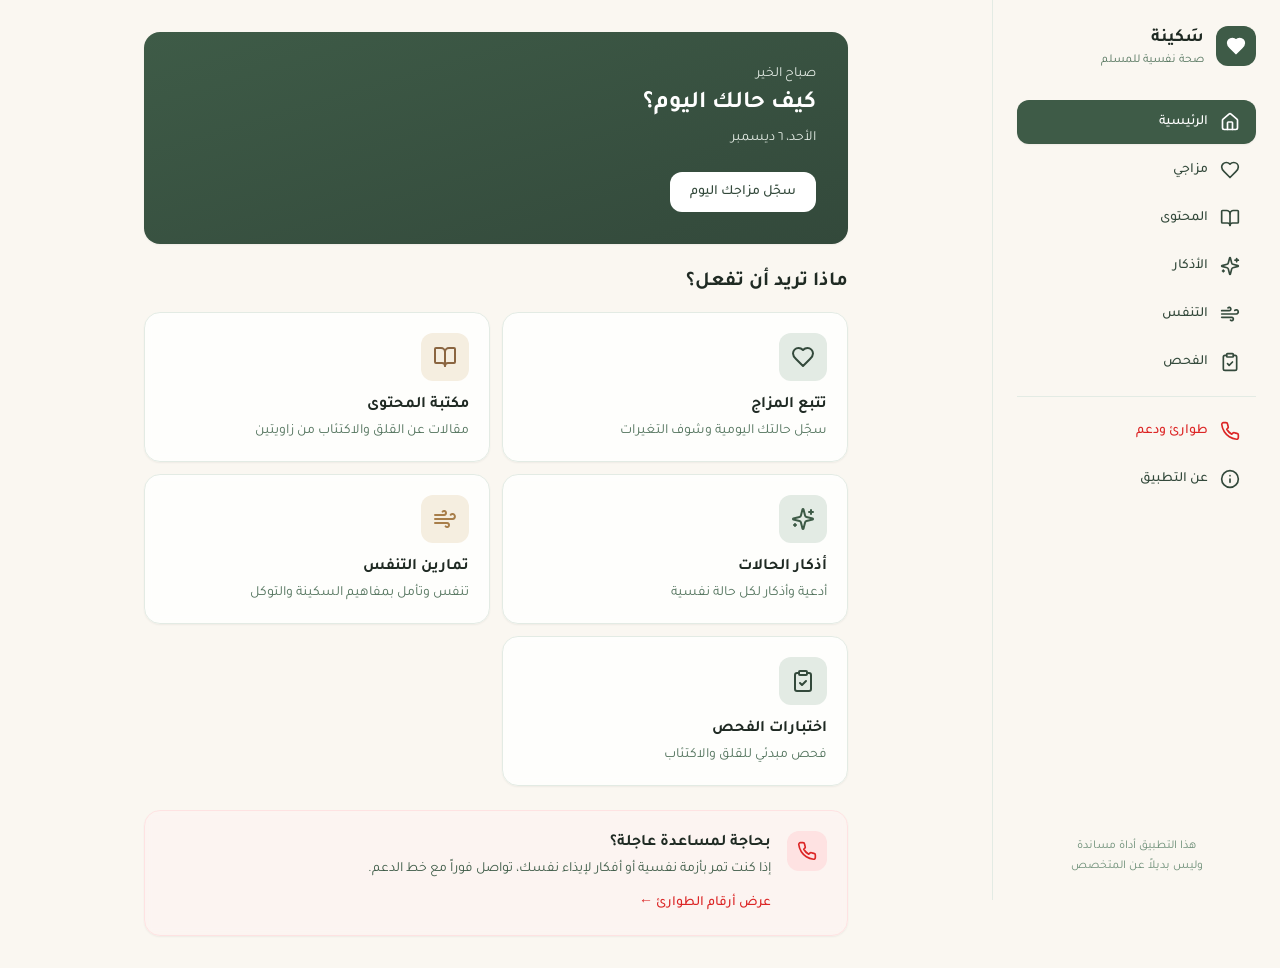
==== index.html @ 03f3170b "Rename muslim-mental-health-7b7c_bolt_host.html to index.html" ====
<!DOCTYPE html>
<html lang="ar" dir="rtl">
  <head>
    <meta charset="UTF-8" />
    <link rel="icon" type="image/svg+xml" href="/favicon.svg" />
    <meta name="viewport" content="width=device-width, initial-scale=1.0" />
    <title>
      سَكينة | الصحة النفسية للمسلم
    </title>
    <meta name="description" content="تطبيق يجمع بين العلاج النفسي العلمي والإطار الإسلامي لمساندة صحتك النفسية" />
    <link rel="preconnect" href="https://fonts.googleapis.com" />
    <link rel="preconnect" href="https://fonts.gstatic.com" crossorigin="" />
    <link href="https://fonts.googleapis.com/css2?family=Tajawal:wght@300;400;500;700&amp;family=Amiri:wght@400;700&amp;display=swap" rel="stylesheet" />
    <script type="module" crossorigin="" src="/index-kCaf8LLI.js">
    </script>
    <link rel="stylesheet" crossorigin="" href="/index-Djoc5Bso.css" />
    
    </script>
  </head>
  <body>
    <div id="root">
    </div>
  </body>
</html>
---- index-Djoc5Bso.css ----
*,:before,:after{--tw-border-spacing-x: 0;--tw-border-spacing-y: 0;--tw-translate-x: 0;--tw-translate-y: 0;--tw-rotate: 0;--tw-skew-x: 0;--tw-skew-y: 0;--tw-scale-x: 1;--tw-scale-y: 1;--tw-pan-x: ;--tw-pan-y: ;--tw-pinch-zoom: ;--tw-scroll-snap-strictness: proximity;--tw-gradient-from-position: ;--tw-gradient-via-position: ;--tw-gradient-to-position: ;--tw-ordinal: ;--tw-slashed-zero: ;--tw-numeric-figure: ;--tw-numeric-spacing: ;--tw-numeric-fraction: ;--tw-ring-inset: ;--tw-ring-offset-width: 0px;--tw-ring-offset-color: #fff;--tw-ring-color: rgb(59 130 246 / .5);--tw-ring-offset-shadow: 0 0 #0000;--tw-ring-shadow: 0 0 #0000;--tw-shadow: 0 0 #0000;--tw-shadow-colored: 0 0 #0000;--tw-blur: ;--tw-brightness: ;--tw-contrast: ;--tw-grayscale: ;--tw-hue-rotate: ;--tw-invert: ;--tw-saturate: ;--tw-sepia: ;--tw-drop-shadow: ;--tw-backdrop-blur: ;--tw-backdrop-brightness: ;--tw-backdrop-contrast: ;--tw-backdrop-grayscale: ;--tw-backdrop-hue-rotate: ;--tw-backdrop-invert: ;--tw-backdrop-opacity: ;--tw-backdrop-saturate: ;--tw-backdrop-sepia: ;--tw-contain-size: ;--tw-contain-layout: ;--tw-contain-paint: ;--tw-contain-style: }::backdrop{--tw-border-spacing-x: 0;--tw-border-spacing-y: 0;--tw-translate-x: 0;--tw-translate-y: 0;--tw-rotate: 0;--tw-skew-x: 0;--tw-skew-y: 0;--tw-scale-x: 1;--tw-scale-y: 1;--tw-pan-x: ;--tw-pan-y: ;--tw-pinch-zoom: ;--tw-scroll-snap-strictness: proximity;--tw-gradient-from-position: ;--tw-gradient-via-position: ;--tw-gradient-to-position: ;--tw-ordinal: ;--tw-slashed-zero: ;--tw-numeric-figure: ;--tw-numeric-spacing: ;--tw-numeric-fraction: ;--tw-ring-inset: ;--tw-ring-offset-width: 0px;--tw-ring-offset-color: #fff;--tw-ring-color: rgb(59 130 246 / .5);--tw-ring-offset-shadow: 0 0 #0000;--tw-ring-shadow: 0 0 #0000;--tw-shadow: 0 0 #0000;--tw-shadow-colored: 0 0 #0000;--tw-blur: ;--tw-brightness: ;--tw-contrast: ;--tw-grayscale: ;--tw-hue-rotate: ;--tw-invert: ;--tw-saturate: ;--tw-sepia: ;--tw-drop-shadow: ;--tw-backdrop-blur: ;--tw-backdrop-brightness: ;--tw-backdrop-contrast: ;--tw-backdrop-grayscale: ;--tw-backdrop-hue-rotate: ;--tw-backdrop-invert: ;--tw-backdrop-opacity: ;--tw-backdrop-saturate: ;--tw-backdrop-sepia: ;--tw-contain-size: ;--tw-contain-layout: ;--tw-contain-paint: ;--tw-contain-style: }*,:before,:after{box-sizing:border-box;border-width:0;border-style:solid;border-color:#e5e7eb}:before,:after{--tw-content: ""}html,:host{line-height:1.5;-webkit-text-size-adjust:100%;-moz-tab-size:4;-o-tab-size:4;tab-size:4;font-family:Tajawal,sans-serif;font-feature-settings:normal;font-variation-settings:normal;-webkit-tap-highlight-color:transparent}body{margin:0;line-height:inherit}hr{height:0;color:inherit;border-top-width:1px}abbr:where([title]){-webkit-text-decoration:underline dotted;text-decoration:underline dotted}h1,h2,h3,h4,h5,h6{font-size:inherit;font-weight:inherit}a{color:inherit;text-decoration:inherit}b,strong{font-weight:bolder}code,kbd,samp,pre{font-family:ui-monospace,SFMono-Regular,Menlo,Monaco,Consolas,Liberation Mono,Courier New,monospace;font-feature-settings:normal;font-variation-settings:normal;font-size:1em}small{font-size:80%}sub,sup{font-size:75%;line-height:0;position:relative;vertical-align:baseline}sub{bottom:-.25em}sup{top:-.5em}table{text-indent:0;border-color:inherit;border-collapse:collapse}button,input,optgroup,select,textarea{font-family:inherit;font-feature-settings:inherit;font-variation-settings:inherit;font-size:100%;font-weight:inherit;line-height:inherit;letter-spacing:inherit;color:inherit;margin:0;padding:0}button,select{text-transform:none}button,input:where([type=button]),input:where([type=reset]),input:where([type=submit]){-webkit-appearance:button;background-color:transparent;background-image:none}:-moz-focusring{outline:auto}:-moz-ui-invalid{box-shadow:none}progress{vertical-align:baseline}::-webkit-inner-spin-button,::-webkit-outer-spin-button{height:auto}[type=search]{-webkit-appearance:textfield;outline-offset:-2px}::-webkit-search-decoration{-webkit-appearance:none}::-webkit-file-upload-button{-webkit-appearance:button;font:inherit}summary{display:list-item}blockquote,dl,dd,h1,h2,h3,h4,h5,h6,hr,figure,p,pre{margin:0}fieldset{margin:0;padding:0}legend{padding:0}ol,ul,menu{list-style:none;margin:0;padding:0}dialog{padding:0}textarea{resize:vertical}input::-moz-placeholder,textarea::-moz-placeholder{opacity:1;color:#9ca3af}input::placeholder,textarea::placeholder{opacity:1;color:#9ca3af}button,[role=button]{cursor:pointer}:disabled{cursor:default}img,svg,video,canvas,audio,iframe,embed,object{display:block;vertical-align:middle}img,video{max-width:100%;height:auto}[hidden]:where(:not([hidden=until-found])){display:none}*{-webkit-tap-highlight-color:transparent}body{font-family:Tajawal,sans-serif;background-color:#faf7f1;color:#1f2a23;-webkit-font-smoothing:antialiased}::-moz-selection{background-color:#c7d7ca}::selection{background-color:#c7d7ca}.card{border-radius:1rem;border-width:1px;--tw-border-opacity: 1;border-color:rgb(227 235 228 / var(--tw-border-opacity, 1));background-color:#fffc;--tw-shadow: 0 1px 2px 0 rgb(0 0 0 / .05);--tw-shadow-colored: 0 1px 2px 0 var(--tw-shadow-color);box-shadow:var(--tw-ring-offset-shadow, 0 0 #0000),var(--tw-ring-shadow, 0 0 #0000),var(--tw-shadow);--tw-backdrop-blur: blur(4px);-webkit-backdrop-filter:var(--tw-backdrop-blur) var(--tw-backdrop-brightness) var(--tw-backdrop-contrast) var(--tw-backdrop-grayscale) var(--tw-backdrop-hue-rotate) var(--tw-backdrop-invert) var(--tw-backdrop-opacity) var(--tw-backdrop-saturate) var(--tw-backdrop-sepia);backdrop-filter:var(--tw-backdrop-blur) var(--tw-backdrop-brightness) var(--tw-backdrop-contrast) var(--tw-backdrop-grayscale) var(--tw-backdrop-hue-rotate) var(--tw-backdrop-invert) var(--tw-backdrop-opacity) var(--tw-backdrop-saturate) var(--tw-backdrop-sepia)}.btn-primary{display:inline-flex;align-items:center;justify-content:center;gap:.5rem;border-radius:.75rem;--tw-bg-opacity: 1;background-color:rgb(62 91 71 / var(--tw-bg-opacity, 1));padding:.75rem 1.5rem;font-weight:500;--tw-text-opacity: 1;color:rgb(255 255 255 / var(--tw-text-opacity, 1));transition-property:all;transition-timing-function:cubic-bezier(.4,0,.2,1);transition-duration:.15s}.btn-primary:hover{--tw-bg-opacity: 1;background-color:rgb(51 73 59 / var(--tw-bg-opacity, 1))}.btn-primary:active{--tw-scale-x: .95;--tw-scale-y: .95;transform:translate(var(--tw-translate-x),var(--tw-translate-y)) rotate(var(--tw-rotate)) skew(var(--tw-skew-x)) skewY(var(--tw-skew-y)) scaleX(var(--tw-scale-x)) scaleY(var(--tw-scale-y))}.btn-primary:disabled{cursor:not-allowed;opacity:.5}.btn-secondary{display:inline-flex;align-items:center;justify-content:center;gap:.5rem;border-radius:.75rem;border-width:1px;--tw-border-opacity: 1;border-color:rgb(199 215 202 / var(--tw-border-opacity, 1));--tw-bg-opacity: 1;background-color:rgb(244 247 244 / var(--tw-bg-opacity, 1));padding:.75rem 1.5rem;font-weight:500;--tw-text-opacity: 1;color:rgb(51 73 59 / var(--tw-text-opacity, 1));transition-property:all;transition-timing-function:cubic-bezier(.4,0,.2,1);transition-duration:.15s}.btn-secondary:hover{--tw-bg-opacity: 1;background-color:rgb(227 235 228 / var(--tw-bg-opacity, 1))}.btn-secondary:active{--tw-scale-x: .95;--tw-scale-y: .95;transform:translate(var(--tw-translate-x),var(--tw-translate-y)) rotate(var(--tw-rotate)) skew(var(--tw-skew-x)) skewY(var(--tw-skew-y)) scaleX(var(--tw-scale-x)) scaleY(var(--tw-scale-y))}.section-title{font-size:1.25rem;line-height:1.75rem;font-weight:700;--tw-text-opacity: 1;color:rgb(31 42 35 / var(--tw-text-opacity, 1))}.fixed{position:fixed}.absolute{position:absolute}.relative{position:relative}.sticky{position:sticky}.inset-0{top:0;right:0;bottom:0;left:0}.right-0{right:0}.top-0{top:0}.z-30{z-index:30}.z-40{z-index:40}.z-50{z-index:50}.mx-auto{margin-left:auto;margin-right:auto}.my-2{margin-top:.5rem;margin-bottom:.5rem}.mb-0\.5{margin-bottom:.125rem}.mb-1{margin-bottom:.25rem}.mb-2{margin-bottom:.5rem}.mb-3{margin-bottom:.75rem}.mb-4{margin-bottom:1rem}.mb-5{margin-bottom:1.25rem}.mb-6{margin-bottom:1.5rem}.mb-8{margin-bottom:2rem}.mr-1{margin-right:.25rem}.mt-0\.5{margin-top:.125rem}.mt-1{margin-top:.25rem}.mt-2{margin-top:.5rem}.mt-3{margin-top:.75rem}.mt-4{margin-top:1rem}.mt-6{margin-top:1.5rem}.line-clamp-2{overflow:hidden;display:-webkit-box;-webkit-box-orient:vertical;-webkit-line-clamp:2}.block{display:block}.inline-block{display:inline-block}.flex{display:flex}.inline-flex{display:inline-flex}.grid{display:grid}.h-1{height:.25rem}.h-10{height:2.5rem}.h-11{height:2.75rem}.h-12{height:3rem}.h-14{height:3.5rem}.h-16{height:4rem}.h-2{height:.5rem}.h-20{height:5rem}.h-28{height:7rem}.h-3{height:.75rem}.h-32{height:8rem}.h-4{height:1rem}.h-40{height:10rem}.h-48{height:12rem}.h-5{height:1.25rem}.h-6{height:1.5rem}.h-64{height:16rem}.h-7{height:1.75rem}.h-8{height:2rem}.h-full{height:100%}.h-px{height:1px}.h-screen{height:100vh}.min-h-screen{min-height:100vh}.w-10{width:2.5rem}.w-11{width:2.75rem}.w-12{width:3rem}.w-14{width:3.5rem}.w-16{width:4rem}.w-20{width:5rem}.w-3{width:.75rem}.w-32{width:8rem}.w-4{width:1rem}.w-40{width:10rem}.w-48{width:12rem}.w-5{width:1.25rem}.w-6{width:1.5rem}.w-64{width:16rem}.w-7{width:1.75rem}.w-72{width:18rem}.w-8{width:2rem}.w-full{width:100%}.min-w-0{min-width:0px}.max-w-3xl{max-width:48rem}.max-w-md{max-width:28rem}.flex-1{flex:1 1 0%}.shrink-0{flex-shrink:0}.translate-x-0{--tw-translate-x: 0px;transform:translate(var(--tw-translate-x),var(--tw-translate-y)) rotate(var(--tw-rotate)) skew(var(--tw-skew-x)) skewY(var(--tw-skew-y)) scaleX(var(--tw-scale-x)) scaleY(var(--tw-scale-y))}.translate-x-full{--tw-translate-x: 100%;transform:translate(var(--tw-translate-x),var(--tw-translate-y)) rotate(var(--tw-rotate)) skew(var(--tw-skew-x)) skewY(var(--tw-skew-y)) scaleX(var(--tw-scale-x)) scaleY(var(--tw-scale-y))}.-rotate-90{--tw-rotate: -90deg;transform:translate(var(--tw-translate-x),var(--tw-translate-y)) rotate(var(--tw-rotate)) skew(var(--tw-skew-x)) skewY(var(--tw-skew-y)) scaleX(var(--tw-scale-x)) scaleY(var(--tw-scale-y))}.rotate-180{--tw-rotate: 180deg;transform:translate(var(--tw-translate-x),var(--tw-translate-y)) rotate(var(--tw-rotate)) skew(var(--tw-skew-x)) skewY(var(--tw-skew-y)) scaleX(var(--tw-scale-x)) scaleY(var(--tw-scale-y))}.scale-105{--tw-scale-x: 1.05;--tw-scale-y: 1.05;transform:translate(var(--tw-translate-x),var(--tw-translate-y)) rotate(var(--tw-rotate)) skew(var(--tw-skew-x)) skewY(var(--tw-skew-y)) scaleX(var(--tw-scale-x)) scaleY(var(--tw-scale-y))}.transform{transform:translate(var(--tw-translate-x),var(--tw-translate-y)) rotate(var(--tw-rotate)) skew(var(--tw-skew-x)) skewY(var(--tw-skew-y)) scaleX(var(--tw-scale-x)) scaleY(var(--tw-scale-y))}@keyframes fadeIn{0%{opacity:0}to{opacity:1}}.animate-fade-in{animation:fadeIn .4s ease-out}@keyframes slideUp{0%{opacity:0;transform:translateY(16px)}to{opacity:1;transform:translateY(0)}}.animate-slide-up{animation:slideUp .4s ease-out}.resize-none{resize:none}.grid-cols-2{grid-template-columns:repeat(2,minmax(0,1fr))}.flex-col{flex-direction:column}.flex-wrap{flex-wrap:wrap}.items-start{align-items:flex-start}.items-end{align-items:flex-end}.items-center{align-items:center}.justify-center{justify-content:center}.justify-between{justify-content:space-between}.gap-1{gap:.25rem}.gap-1\.5{gap:.375rem}.gap-2{gap:.5rem}.gap-3{gap:.75rem}.gap-4{gap:1rem}.space-y-2>:not([hidden])~:not([hidden]){--tw-space-y-reverse: 0;margin-top:calc(.5rem * calc(1 - var(--tw-space-y-reverse)));margin-bottom:calc(.5rem * var(--tw-space-y-reverse))}.space-y-2\.5>:not([hidden])~:not([hidden]){--tw-space-y-reverse: 0;margin-top:calc(.625rem * calc(1 - var(--tw-space-y-reverse)));margin-bottom:calc(.625rem * var(--tw-space-y-reverse))}.space-y-3>:not([hidden])~:not([hidden]){--tw-space-y-reverse: 0;margin-top:calc(.75rem * calc(1 - var(--tw-space-y-reverse)));margin-bottom:calc(.75rem * var(--tw-space-y-reverse))}.space-y-4>:not([hidden])~:not([hidden]){--tw-space-y-reverse: 0;margin-top:calc(1rem * calc(1 - var(--tw-space-y-reverse)));margin-bottom:calc(1rem * var(--tw-space-y-reverse))}.space-y-6>:not([hidden])~:not([hidden]){--tw-space-y-reverse: 0;margin-top:calc(1.5rem * calc(1 - var(--tw-space-y-reverse)));margin-bottom:calc(1.5rem * var(--tw-space-y-reverse))}.overflow-hidden{overflow:hidden}.overflow-x-auto{overflow-x:auto}.whitespace-nowrap{white-space:nowrap}.rounded{border-radius:.25rem}.rounded-2xl{border-radius:1rem}.rounded-full{border-radius:9999px}.rounded-lg{border-radius:.5rem}.rounded-md{border-radius:.375rem}.rounded-xl{border-radius:.75rem}.rounded-t-lg{border-top-left-radius:.5rem;border-top-right-radius:.5rem}.border{border-width:1px}.border-0{border-width:0px}.border-b{border-bottom-width:1px}.border-l{border-left-width:1px}.border-red-100{--tw-border-opacity: 1;border-color:rgb(254 226 226 / var(--tw-border-opacity, 1))}.border-red-200{--tw-border-opacity: 1;border-color:rgb(254 202 202 / var(--tw-border-opacity, 1))}.border-sage-100{--tw-border-opacity: 1;border-color:rgb(227 235 228 / var(--tw-border-opacity, 1))}.border-sage-200{--tw-border-opacity: 1;border-color:rgb(199 215 202 / var(--tw-border-opacity, 1))}.border-sand-100{--tw-border-opacity: 1;border-color:rgb(245 238 224 / var(--tw-border-opacity, 1))}.bg-cream{--tw-bg-opacity: 1;background-color:rgb(250 247 241 / var(--tw-bg-opacity, 1))}.bg-cream\/90{background-color:#faf7f1e6}.bg-ink\/30{background-color:#1f2a234d}.bg-red-100{--tw-bg-opacity: 1;background-color:rgb(254 226 226 / var(--tw-bg-opacity, 1))}.bg-red-50{--tw-bg-opacity: 1;background-color:rgb(254 242 242 / var(--tw-bg-opacity, 1))}.bg-red-50\/50{background-color:#fef2f280}.bg-red-500{--tw-bg-opacity: 1;background-color:rgb(239 68 68 / var(--tw-bg-opacity, 1))}.bg-sage-100{--tw-bg-opacity: 1;background-color:rgb(227 235 228 / var(--tw-bg-opacity, 1))}.bg-sage-50{--tw-bg-opacity: 1;background-color:rgb(244 247 244 / var(--tw-bg-opacity, 1))}.bg-sage-50\/50{background-color:#f4f7f480}.bg-sage-500{--tw-bg-opacity: 1;background-color:rgb(82 115 92 / var(--tw-bg-opacity, 1))}.bg-sage-600{--tw-bg-opacity: 1;background-color:rgb(62 91 71 / var(--tw-bg-opacity, 1))}.bg-sand-100{--tw-bg-opacity: 1;background-color:rgb(245 238 224 / var(--tw-bg-opacity, 1))}.bg-sand-50{--tw-bg-opacity: 1;background-color:rgb(251 248 243 / var(--tw-bg-opacity, 1))}.bg-sand-50\/50{background-color:#fbf8f380}.bg-white{--tw-bg-opacity: 1;background-color:rgb(255 255 255 / var(--tw-bg-opacity, 1))}.bg-white\/20{background-color:#fff3}.bg-white\/50{background-color:#ffffff80}.bg-gradient-to-br{background-image:linear-gradient(to bottom right,var(--tw-gradient-stops))}.from-sage-600{--tw-gradient-from: #3e5b47 var(--tw-gradient-from-position);--tw-gradient-to: rgb(62 91 71 / 0) var(--tw-gradient-to-position);--tw-gradient-stops: var(--tw-gradient-from), var(--tw-gradient-to)}.to-sage-700{--tw-gradient-to: #33493b var(--tw-gradient-to-position)}.p-1{padding:.25rem}.p-2{padding:.5rem}.p-3{padding:.75rem}.p-4{padding:1rem}.p-5{padding:1.25rem}.p-6{padding:1.5rem}.p-8{padding:2rem}.px-2{padding-left:.5rem;padding-right:.5rem}.px-2\.5{padding-left:.625rem;padding-right:.625rem}.px-3{padding-left:.75rem;padding-right:.75rem}.px-4{padding-left:1rem;padding-right:1rem}.px-5{padding-left:1.25rem;padding-right:1.25rem}.py-0\.5{padding-top:.125rem;padding-bottom:.125rem}.py-1{padding-top:.25rem;padding-bottom:.25rem}.py-1\.5{padding-top:.375rem;padding-bottom:.375rem}.py-2{padding-top:.5rem;padding-bottom:.5rem}.py-2\.5{padding-top:.625rem;padding-bottom:.625rem}.py-3{padding-top:.75rem;padding-bottom:.75rem}.py-4{padding-top:1rem;padding-bottom:1rem}.py-8{padding-top:2rem;padding-bottom:2rem}.pb-1{padding-bottom:.25rem}.text-left{text-align:left}.text-center{text-align:center}.text-right{text-align:right}.font-serif{font-family:Amiri,serif}.text-2xl{font-size:1.5rem;line-height:2rem}.text-3xl{font-size:1.875rem;line-height:2.25rem}.text-4xl{font-size:2.25rem;line-height:2.5rem}.text-base{font-size:1rem;line-height:1.5rem}.text-lg{font-size:1.125rem;line-height:1.75rem}.text-sm{font-size:.875rem;line-height:1.25rem}.text-xl{font-size:1.25rem;line-height:1.75rem}.text-xs{font-size:.75rem;line-height:1rem}.font-bold{font-weight:700}.font-medium{font-weight:500}.leading-loose{line-height:2}.leading-relaxed{line-height:1.625}.text-ink{--tw-text-opacity: 1;color:rgb(31 42 35 / var(--tw-text-opacity, 1))}.text-red-500{--tw-text-opacity: 1;color:rgb(239 68 68 / var(--tw-text-opacity, 1))}.text-red-600{--tw-text-opacity: 1;color:rgb(220 38 38 / var(--tw-text-opacity, 1))}.text-red-700{--tw-text-opacity: 1;color:rgb(185 28 28 / var(--tw-text-opacity, 1))}.text-sage-100{--tw-text-opacity: 1;color:rgb(227 235 228 / var(--tw-text-opacity, 1))}.text-sage-200{--tw-text-opacity: 1;color:rgb(199 215 202 / var(--tw-text-opacity, 1))}.text-sage-300{--tw-text-opacity: 1;color:rgb(159 184 165 / var(--tw-text-opacity, 1))}.text-sage-400{--tw-text-opacity: 1;color:rgb(111 144 121 / var(--tw-text-opacity, 1))}.text-sage-500{--tw-text-opacity: 1;color:rgb(82 115 92 / var(--tw-text-opacity, 1))}.text-sage-600{--tw-text-opacity: 1;color:rgb(62 91 71 / var(--tw-text-opacity, 1))}.text-sage-700{--tw-text-opacity: 1;color:rgb(51 73 59 / var(--tw-text-opacity, 1))}.text-sand-500{--tw-text-opacity: 1;color:rgb(189 150 88 / var(--tw-text-opacity, 1))}.text-sand-600{--tw-text-opacity: 1;color:rgb(168 126 74 / var(--tw-text-opacity, 1))}.text-sand-700{--tw-text-opacity: 1;color:rgb(138 101 64 / var(--tw-text-opacity, 1))}.text-white{--tw-text-opacity: 1;color:rgb(255 255 255 / var(--tw-text-opacity, 1))}.opacity-0{opacity:0}.shadow-lg{--tw-shadow: 0 10px 15px -3px rgb(0 0 0 / .1), 0 4px 6px -4px rgb(0 0 0 / .1);--tw-shadow-colored: 0 10px 15px -3px var(--tw-shadow-color), 0 4px 6px -4px var(--tw-shadow-color);box-shadow:var(--tw-ring-offset-shadow, 0 0 #0000),var(--tw-ring-shadow, 0 0 #0000),var(--tw-shadow)}.shadow-sm{--tw-shadow: 0 1px 2px 0 rgb(0 0 0 / .05);--tw-shadow-colored: 0 1px 2px 0 var(--tw-shadow-color);box-shadow:var(--tw-ring-offset-shadow, 0 0 #0000),var(--tw-ring-shadow, 0 0 #0000),var(--tw-shadow)}.ring-2{--tw-ring-offset-shadow: var(--tw-ring-inset) 0 0 0 var(--tw-ring-offset-width) var(--tw-ring-offset-color);--tw-ring-shadow: var(--tw-ring-inset) 0 0 0 calc(2px + var(--tw-ring-offset-width)) var(--tw-ring-color);box-shadow:var(--tw-ring-offset-shadow),var(--tw-ring-shadow),var(--tw-shadow, 0 0 #0000)}.ring-sage-400{--tw-ring-opacity: 1;--tw-ring-color: rgb(111 144 121 / var(--tw-ring-opacity, 1))}.filter{filter:var(--tw-blur) var(--tw-brightness) var(--tw-contrast) var(--tw-grayscale) var(--tw-hue-rotate) var(--tw-invert) var(--tw-saturate) var(--tw-sepia) var(--tw-drop-shadow)}.backdrop-blur-md{--tw-backdrop-blur: blur(12px);-webkit-backdrop-filter:var(--tw-backdrop-blur) var(--tw-backdrop-brightness) var(--tw-backdrop-contrast) var(--tw-backdrop-grayscale) var(--tw-backdrop-hue-rotate) var(--tw-backdrop-invert) var(--tw-backdrop-opacity) var(--tw-backdrop-saturate) var(--tw-backdrop-sepia);backdrop-filter:var(--tw-backdrop-blur) var(--tw-backdrop-brightness) var(--tw-backdrop-contrast) var(--tw-backdrop-grayscale) var(--tw-backdrop-hue-rotate) var(--tw-backdrop-invert) var(--tw-backdrop-opacity) var(--tw-backdrop-saturate) var(--tw-backdrop-sepia)}.backdrop-blur-sm{--tw-backdrop-blur: blur(4px);-webkit-backdrop-filter:var(--tw-backdrop-blur) var(--tw-backdrop-brightness) var(--tw-backdrop-contrast) var(--tw-backdrop-grayscale) var(--tw-backdrop-hue-rotate) var(--tw-backdrop-invert) var(--tw-backdrop-opacity) var(--tw-backdrop-saturate) var(--tw-backdrop-sepia);backdrop-filter:var(--tw-backdrop-blur) var(--tw-backdrop-brightness) var(--tw-backdrop-contrast) var(--tw-backdrop-grayscale) var(--tw-backdrop-hue-rotate) var(--tw-backdrop-invert) var(--tw-backdrop-opacity) var(--tw-backdrop-saturate) var(--tw-backdrop-sepia)}.transition-all{transition-property:all;transition-timing-function:cubic-bezier(.4,0,.2,1);transition-duration:.15s}.transition-colors{transition-property:color,background-color,border-color,text-decoration-color,fill,stroke;transition-timing-function:cubic-bezier(.4,0,.2,1);transition-duration:.15s}.transition-transform{transition-property:transform;transition-timing-function:cubic-bezier(.4,0,.2,1);transition-duration:.15s}.duration-300{transition-duration:.3s}.duration-500{transition-duration:.5s}.duration-\[3000ms\]{transition-duration:3s}.ease-in-out{transition-timing-function:cubic-bezier(.4,0,.2,1)}.scrollbar-hide{-ms-overflow-style:none;scrollbar-width:none}.scrollbar-hide::-webkit-scrollbar{display:none}.hover\:border-sage-200:hover{--tw-border-opacity: 1;border-color:rgb(199 215 202 / var(--tw-border-opacity, 1))}.hover\:bg-red-50:hover{--tw-bg-opacity: 1;background-color:rgb(254 242 242 / var(--tw-bg-opacity, 1))}.hover\:bg-sage-100:hover{--tw-bg-opacity: 1;background-color:rgb(227 235 228 / var(--tw-bg-opacity, 1))}.hover\:bg-sage-50:hover{--tw-bg-opacity: 1;background-color:rgb(244 247 244 / var(--tw-bg-opacity, 1))}.hover\:bg-sage-50\/50:hover{background-color:#f4f7f480}.hover\:bg-sage-700:hover{--tw-bg-opacity: 1;background-color:rgb(51 73 59 / var(--tw-bg-opacity, 1))}.hover\:text-ink:hover{--tw-text-opacity: 1;color:rgb(31 42 35 / var(--tw-text-opacity, 1))}.hover\:text-red-500:hover{--tw-text-opacity: 1;color:rgb(239 68 68 / var(--tw-text-opacity, 1))}.hover\:text-sage-600:hover{--tw-text-opacity: 1;color:rgb(62 91 71 / var(--tw-text-opacity, 1))}.hover\:underline:hover{text-decoration-line:underline}.hover\:opacity-80:hover{opacity:.8}.hover\:shadow-md:hover{--tw-shadow: 0 4px 6px -1px rgb(0 0 0 / .1), 0 2px 4px -2px rgb(0 0 0 / .1);--tw-shadow-colored: 0 4px 6px -1px var(--tw-shadow-color), 0 2px 4px -2px var(--tw-shadow-color);box-shadow:var(--tw-ring-offset-shadow, 0 0 #0000),var(--tw-ring-shadow, 0 0 #0000),var(--tw-shadow)}.focus\:outline-none:focus{outline:2px solid transparent;outline-offset:2px}.focus\:ring-2:focus{--tw-ring-offset-shadow: var(--tw-ring-inset) 0 0 0 var(--tw-ring-offset-width) var(--tw-ring-offset-color);--tw-ring-shadow: var(--tw-ring-inset) 0 0 0 calc(2px + var(--tw-ring-offset-width)) var(--tw-ring-color);box-shadow:var(--tw-ring-offset-shadow),var(--tw-ring-shadow),var(--tw-shadow, 0 0 #0000)}.focus\:ring-sage-400:focus{--tw-ring-opacity: 1;--tw-ring-color: rgb(111 144 121 / var(--tw-ring-opacity, 1))}.active\:scale-90:active{--tw-scale-x: .9;--tw-scale-y: .9;transform:translate(var(--tw-translate-x),var(--tw-translate-y)) rotate(var(--tw-rotate)) skew(var(--tw-skew-x)) skewY(var(--tw-skew-y)) scaleX(var(--tw-scale-x)) scaleY(var(--tw-scale-y))}.active\:scale-95:active{--tw-scale-x: .95;--tw-scale-y: .95;transform:translate(var(--tw-translate-x),var(--tw-translate-y)) rotate(var(--tw-rotate)) skew(var(--tw-skew-x)) skewY(var(--tw-skew-y)) scaleX(var(--tw-scale-x)) scaleY(var(--tw-scale-y))}.active\:scale-\[0\.98\]:active{--tw-scale-x: .98;--tw-scale-y: .98;transform:translate(var(--tw-translate-x),var(--tw-translate-y)) rotate(var(--tw-rotate)) skew(var(--tw-skew-x)) skewY(var(--tw-skew-y)) scaleX(var(--tw-scale-x)) scaleY(var(--tw-scale-y))}.group:hover .group-hover\:scale-105{--tw-scale-x: 1.05;--tw-scale-y: 1.05;transform:translate(var(--tw-translate-x),var(--tw-translate-y)) rotate(var(--tw-rotate)) skew(var(--tw-skew-x)) skewY(var(--tw-skew-y)) scaleX(var(--tw-scale-x)) scaleY(var(--tw-scale-y))}.group:hover .group-hover\:bg-sage-600{--tw-bg-opacity: 1;background-color:rgb(62 91 71 / var(--tw-bg-opacity, 1))}.group:hover .group-hover\:text-sage-700{--tw-text-opacity: 1;color:rgb(51 73 59 / var(--tw-text-opacity, 1))}.group:hover .group-hover\:text-white{--tw-text-opacity: 1;color:rgb(255 255 255 / var(--tw-text-opacity, 1))}.group:hover .group-hover\:opacity-100{opacity:1}@media (min-width: 640px){.sm\:grid-cols-2{grid-template-columns:repeat(2,minmax(0,1fr))}.sm\:grid-cols-4{grid-template-columns:repeat(4,minmax(0,1fr))}.sm\:p-6{padding:1.5rem}.sm\:p-8{padding:2rem}}@media (min-width: 1024px){.lg\:sticky{position:sticky}.lg\:hidden{display:none}.lg\:translate-x-0{--tw-translate-x: 0px;transform:translate(var(--tw-translate-x),var(--tw-translate-y)) rotate(var(--tw-rotate)) skew(var(--tw-skew-x)) skewY(var(--tw-skew-y)) scaleX(var(--tw-scale-x)) scaleY(var(--tw-scale-y))}.lg\:p-8{padding:2rem}}
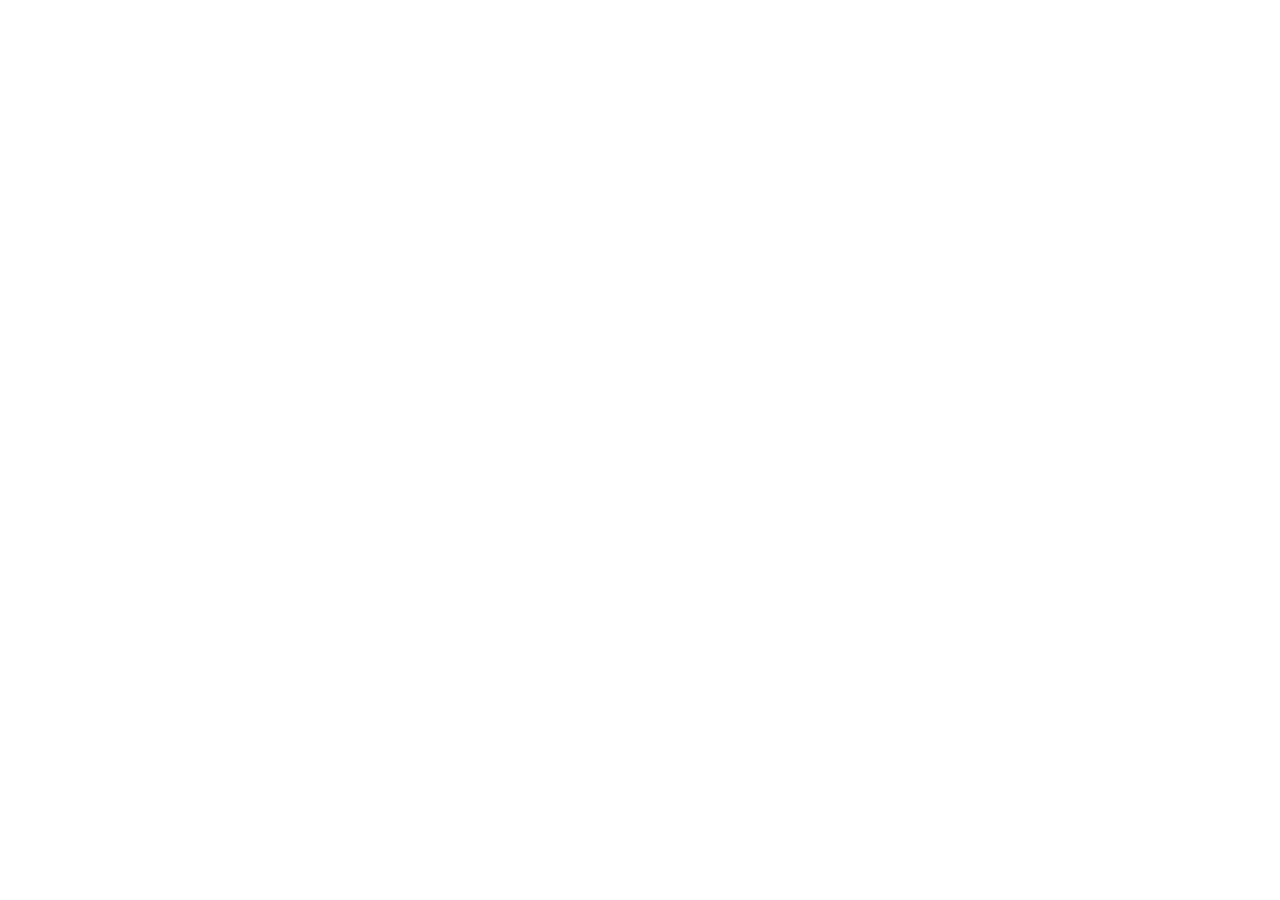
==== commit 26df73bf: "Update resource links to use absolute URLs" ====
--- a/index.html
+++ b/index.html
@@ -2,7 +2,7 @@
 <html lang="ar" dir="rtl">
   <head>
     <meta charset="UTF-8" />
-    <link rel="icon" type="image/svg+xml" href="/favicon.svg" />
+    <link rel="icon" type="image/svg+xml" href="https://iegy.net/Sakina/favicon.svg" />
     <meta name="viewport" content="width=device-width, initial-scale=1.0" />
     <title>
       سَكينة | الصحة النفسية للمسلم
@@ -11,9 +11,9 @@
     <link rel="preconnect" href="https://fonts.googleapis.com" />
     <link rel="preconnect" href="https://fonts.gstatic.com" crossorigin="" />
     <link href="https://fonts.googleapis.com/css2?family=Tajawal:wght@300;400;500;700&amp;family=Amiri:wght@400;700&amp;display=swap" rel="stylesheet" />
-    <script type="module" crossorigin="" src="/index-kCaf8LLI.js">
+    <script type="module" crossorigin="" src="https://iegy.net/Sakina/index-kCaf8LLI.js">
     </script>
-    <link rel="stylesheet" crossorigin="" href="/index-Djoc5Bso.css" />
+    <link rel="stylesheet" crossorigin="" href="https://iegy.net/Sakina/index-Djoc5Bso.css" />
     
     </script>
   </head>
